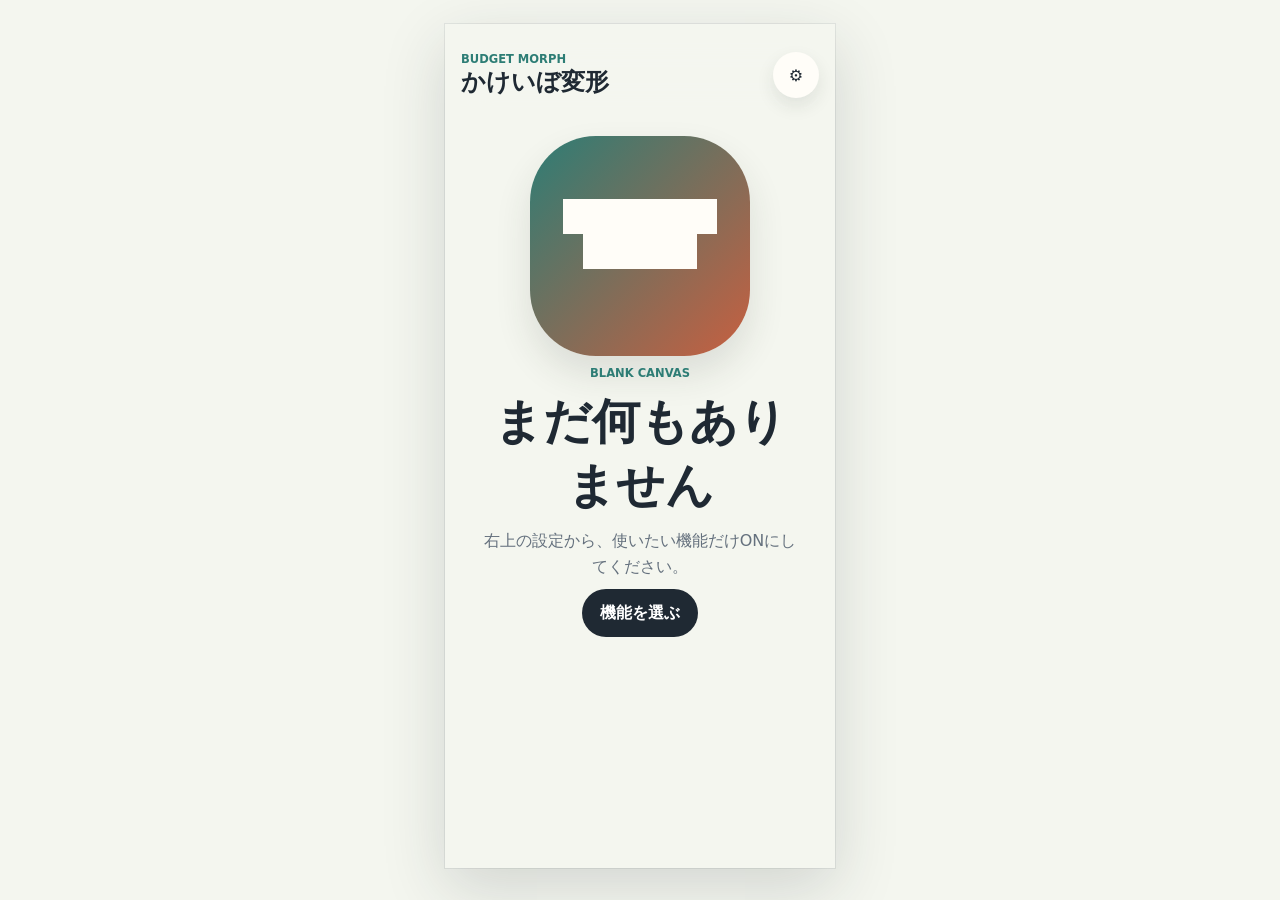
==== 家計簿/index.html @ f7d4f30e "first commit" ====
<!doctype html>
<html lang="ja">
  <head>
    <meta charset="UTF-8" />
    <meta name="viewport" content="width=device-width, initial-scale=1, viewport-fit=cover" />
    <meta name="theme-color" content="#f4f6ef" />
    <title>かけいぼ変形</title>
    <link rel="manifest" href="manifest.webmanifest" />
    <link rel="stylesheet" href="styles.css" />
  </head>
  <body>
    <main class="app" id="appShell" data-theme="green">
      <header class="topbar">
        <div>
          <p class="eyebrow" id="appEyebrow">budget morph</p>
          <h1 id="appTitle">かけいぼ変形</h1>
        </div>
        <div class="header-actions">
          <button class="icon-button" id="settingsButton" aria-label="設定">⚙</button>
        </div>
      </header>

      <section class="empty-state" id="emptyState">
        <div class="empty-art" aria-hidden="true"></div>
        <p class="eyebrow">blank canvas</p>
        <h2>まだ何もありません</h2>
        <p>右上の設定から、使いたい機能だけONにしてください。</p>
        <button class="primary" id="emptySettingsButton" type="button">機能を選ぶ</button>
      </section>

      <div class="feature-stack" id="featureStack">
        <section class="summary movable" data-feature="summary">
          <button class="help-button" data-help="summary" aria-label="予算サマリーの説明">?</button>
          <div>
          <span id="summaryBudgetLabel">今月の予算</span>
            <strong id="budgetTotal">¥0</strong>
          </div>
          <div>
          <span id="summarySpentLabel">使った</span>
            <strong id="budgetSpent">¥0</strong>
          </div>
          <div>
          <span id="summaryLeftLabel">残り</span>
            <strong id="budgetLeft">¥0</strong>
          </div>
        </section>

        <section class="panel movable" data-feature="input">
          <div class="section-head">
            <div class="title-row">
              <h2 data-feature-title="input">すぐ記録</h2>
              <button class="help-button" data-help="input" aria-label="すぐ記録の説明">?</button>
            </div>
            <span class="pill">3タップ目標</span>
          </div>
          <form id="budgetForm" class="form-grid">
            <label>
              <span>予算</span>
              <input id="monthlyBudget" type="number" min="0" step="100" inputmode="numeric" />
            </label>
            <label>
              <span>金額</span>
              <input id="expenseAmount" type="number" min="0" step="10" inputmode="numeric" required />
            </label>
            <label>
              <span>カテゴリ</span>
              <select id="expenseCategory">
                <option>食べもの</option>
                <option>交通</option>
                <option>学校・仕事</option>
                <option>遊び</option>
                <option>その他</option>
              </select>
            </label>
            <label class="wide">
              <span>メモ</span>
              <input id="expenseMemo" maxlength="32" placeholder="例: お昼ごはん" />
            </label>
            <button class="primary wide" type="submit">記録する</button>
          </form>
        </section>

        <section class="panel movable" data-feature="chart">
          <div class="section-head">
            <div class="title-row">
              <h2 data-feature-title="chart">カテゴリ</h2>
              <button class="help-button" data-help="chart" aria-label="カテゴリの説明">?</button>
            </div>
            <button class="text-button" id="resetButton">リセット</button>
          </div>
          <canvas id="chart" width="320" height="220" aria-label="カテゴリ別支出"></canvas>
        </section>

        <section class="panel movable" data-feature="records">
          <div class="section-head">
            <div class="title-row">
              <h2 data-feature-title="records">最近の記録</h2>
              <button class="help-button" data-help="records" aria-label="最近の記録の説明">?</button>
            </div>
            <span class="pill">ローカル保存</span>
          </div>
          <div id="expenseList" class="list"></div>
        </section>

        <section class="panel movable" data-feature="goals">
          <div class="section-head">
            <div class="title-row">
              <h2 data-feature-title="goals">ちいさな目標</h2>
              <button class="help-button" data-help="goals" aria-label="ちいさな目標の説明">?</button>
            </div>
            <span class="pill">ON/OFF可能</span>
          </div>
          <div id="goalList" class="check-list"></div>
        </section>
      </div>
    </main>

    <dialog id="settingsDialog">
      <form method="dialog" class="dialog-card">
        <div class="section-head">
          <div>
            <p class="eyebrow">transform</p>
            <h2>設定</h2>
          </div>
          <button class="icon-button" value="close" aria-label="閉じる">×</button>
        </div>
        <div class="ad-slot">広告スペース: 変形前の短い案内</div>
        <p class="muted">必要な機能だけONにできます。最初は何もない状態から、使う人に合わせて画面を作ります。</p>
        <div id="featureToggles" class="toggle-grid"></div>
        <div class="ai-box">
          <div class="section-head">
            <div>
              <p class="eyebrow">llm morph</p>
              <h2>AI変形</h2>
            </div>
            <span class="pill">JSON安全変形</span>
          </div>
          <label>
            <span>OpenAI APIキー</span>
            <input id="apiKeyInput" type="password" autocomplete="off" placeholder="sk-...（試作。本番はサーバー管理）" />
          </label>
          <label>
            <span>モデル</span>
            <input id="modelInput" value="gpt-4.1-mini" />
          </label>
          <label>
            <span>どう変形したい？</span>
            <textarea id="morphPrompt" rows="4" placeholder="例: 小学生向けに、グラフなしで、残りのお金がすぐ分かる画面にして"></textarea>
          </label>
          <button class="primary" id="aiMorphButton" type="button">AIで変形する</button>
          <p class="status-text" id="aiStatus">APIキーなしでも、おためし変形は動きます。</p>
        </div>
      </form>
    </dialog>

    <dialog id="helpDialog">
      <form method="dialog" class="dialog-card">
        <div class="section-head">
          <div>
            <p class="eyebrow">guide</p>
            <h2 id="helpTitle">説明</h2>
          </div>
          <button class="icon-button" value="close" aria-label="閉じる">×</button>
        </div>
        <img id="helpImage" class="help-image" alt="" />
        <p id="helpText" class="muted"></p>
      </form>
    </dialog>
    <script src="app.js"></script>
  </body>
</html>
---- 家計簿/styles.css ----
:root {
  --bg: #f4f6ef;
  --panel: #fffdf8;
  --ink: #1f2933;
  --muted: #64707d;
  --line: #d7dccd;
  --accent: #2d7d75;
  --accent2: #c85f40;
  --shadow: 0 18px 36px rgba(39, 52, 42, .12);
}
* { box-sizing: border-box; }
body {
  margin: 0;
  min-height: 100vh;
  background: var(--bg);
  color: var(--ink);
  font-family: system-ui, -apple-system, BlinkMacSystemFont, "Segoe UI", sans-serif;
  letter-spacing: 0;
}
button, input, select { font: inherit; }
button { cursor: pointer; }
.app {
  width: 390px;
  min-height: 844px;
  max-height: 844px;
  margin: 0 auto;
  padding: max(18px, env(safe-area-inset-top)) 16px 32px;
  overflow-y: auto;
  background: var(--bg);
  box-shadow: 0 0 0 1px rgba(31, 41, 51, .08), 0 20px 60px rgba(31, 41, 51, .16);
}
.app[data-theme="child"] {
  --bg: #fff7d9;
  --panel: #fffefa;
  --accent: #e27744;
  --accent2: #2d7d75;
}
.app[data-theme="calm"] {
  --bg: #eef5f7;
  --panel: #fbfdff;
  --accent: #3f5f9b;
  --accent2: #2d7d75;
}
.app[data-theme="minimal"] {
  --bg: #f6f6f3;
  --panel: #ffffff;
  --accent: #404a44;
  --accent2: #6b706a;
}
.topbar, .section-head, .summary, .row, .switch, .header-actions, .title-row { display: flex; align-items: center; }
.topbar {
  position: sticky;
  top: 0;
  z-index: 4;
  justify-content: space-between;
  padding: 10px 0;
  background: color-mix(in srgb, var(--bg) 88%, transparent);
  backdrop-filter: blur(14px);
}
h1, h2, p { margin: 0; }
h1 { font-size: 1.5rem; }
h2 { font-size: 1.08rem; }
.eyebrow {
  color: var(--accent);
  font-size: .72rem;
  font-weight: 900;
  text-transform: uppercase;
}
.header-actions { gap: 8px; }
.empty-state {
  display: grid;
  place-items: center;
  gap: 10px;
  min-height: 58vh;
  padding: 28px 16px;
  text-align: center;
}
.empty-state.is-hidden { display: none; }
.empty-state h2 {
  font-size: clamp(1.7rem, 8vw, 3rem);
}
.empty-state p:not(.eyebrow) {
  max-width: 320px;
  color: var(--muted);
  line-height: 1.6;
}
.empty-art {
  width: min(220px, 58vw);
  aspect-ratio: 1;
  border-radius: 30%;
  background:
    linear-gradient(#fffdf8 0 0) 50% 34% / 70% 16% no-repeat,
    linear-gradient(#fffdf8 0 0) 50% 53% / 52% 16% no-repeat,
    linear-gradient(135deg, #2d7d75, #c85f40);
  box-shadow: var(--shadow);
}
.feature-stack {
  display: grid;
  gap: 12px;
  margin-top: 12px;
}
.feature-stack.is-empty {
  display: none;
  margin-top: 0;
}
.summary {
  position: relative;
  justify-content: space-between;
  gap: 10px;
  margin-top: 0;
  padding: 16px;
  border-radius: 8px;
  background: #203430;
  color: #fff;
  box-shadow: var(--shadow);
}
.summary span, .summary strong { display: block; }
.summary span { color: #d7e4df; font-size: .78rem; font-weight: 800; }
.summary strong {
  margin-top: 4px;
  font-size: clamp(1.05rem, 4.6vw, 1.6rem);
  font-variant-numeric: tabular-nums;
  overflow-wrap: anywhere;
}
.panel {
  margin-top: 0;
  padding: 16px;
  border: 1px solid var(--line);
  border-radius: 8px;
  background: var(--panel);
  box-shadow: 0 8px 22px rgba(39, 52, 42, .07);
}
.section-head { justify-content: space-between; gap: 10px; }
.title-row { gap: 8px; }
.icon-button, .text-button, .primary, .mini, .help-button { border: 0; font-weight: 850; }
.icon-button {
  display: grid;
  place-items: center;
  width: 46px;
  aspect-ratio: 1;
  border-radius: 50%;
  background: var(--panel);
  color: var(--ink);
  box-shadow: 0 8px 18px rgba(39, 52, 42, .1);
}
.icon-button.is-on { background: var(--ink); color: #fff; }
.help-button {
  display: grid;
  place-items: center;
  width: 28px;
  aspect-ratio: 1;
  border-radius: 50%;
  background: #e3ead7;
  color: var(--accent);
  font-size: .9rem;
}
.summary .help-button {
  position: absolute;
  top: 10px;
  right: 10px;
  background: rgba(255, 255, 255, .18);
  color: #fff;
}
.text-button, .pill {
  min-height: 34px;
  padding: 0 12px;
  border-radius: 999px;
  background: #e3ead7;
  color: var(--ink);
  font-size: .82rem;
}
.pill { display: inline-grid; place-items: center; font-weight: 850; }
.pill.ad { background: #fff0c8; color: #755519; }
.ad-slot {
  padding: 12px;
  border: 1px dashed #c7aa74;
  border-radius: 8px;
  background: #fff0c8;
  color: #755519;
  font-size: .86rem;
  font-weight: 850;
  text-align: center;
}
.primary {
  min-height: 48px;
  padding: 0 18px;
  border-radius: 999px;
  background: var(--ink);
  color: #fff;
}
.form-grid, .toggle-grid, .check-list, .list {
  display: grid;
  gap: 10px;
  margin-top: 12px;
}
label span {
  display: block;
  margin-bottom: 6px;
  color: var(--muted);
  font-size: .82rem;
  font-weight: 800;
}
input, select, textarea {
  width: 100%;
  border: 1px solid var(--line);
  border-radius: 8px;
  padding: 0 12px;
  background: #fff;
  color: var(--ink);
}
input, select { min-height: 46px; }
textarea {
  min-height: 104px;
  padding-top: 10px;
  resize: vertical;
  line-height: 1.5;
}
.wide { grid-column: 1 / -1; }
canvas { width: 100%; height: auto; }
.row {
  justify-content: space-between;
  gap: 10px;
  min-height: 58px;
  border-top: 1px solid var(--line);
}
.row:first-child { border-top: 0; }
.row small, .muted { color: var(--muted); line-height: 1.55; }
.amount { color: var(--accent2); font-weight: 950; }
.row-actions { display: flex; align-items: center; gap: 8px; }
.switch {
  gap: 8px;
  min-height: 38px;
  padding: 4px 10px;
  border-radius: 999px;
  background: #e3ead7;
  font-weight: 900;
}
.switch input { width: 18px; min-height: 18px; accent-color: var(--accent); }
.mini {
  display: grid;
  place-items: center;
  width: 34px;
  aspect-ratio: 1;
  border-radius: 50%;
  background: #e3ead7;
  color: var(--ink);
}
.movable.is-hidden { display: none; }
dialog {
  width: min(92vw, 460px);
  border: 0;
  border-radius: 12px;
  padding: 0;
  background: transparent;
}
dialog::backdrop {
  background: rgba(31, 41, 51, .36);
  backdrop-filter: blur(4px);
}
.dialog-card {
  display: grid;
  gap: 14px;
  padding: 18px;
  border-radius: 12px;
  background: var(--panel);
  box-shadow: var(--shadow);
}
.ai-box {
  display: grid;
  gap: 12px;
  padding-top: 14px;
  border-top: 1px solid var(--line);
}
.status-text {
  color: var(--muted);
  font-size: .84rem;
  line-height: 1.55;
}
.help-image {
  width: 100%;
  border-radius: 8px;
  border: 1px solid var(--line);
  background: #f8faf4;
}
@media (min-width: 720px) {
  body {
    display: grid;
    place-items: start center;
    padding: 24px;
  }
  .toggle-grid, .check-list { grid-template-columns: repeat(2, 1fr); }
}
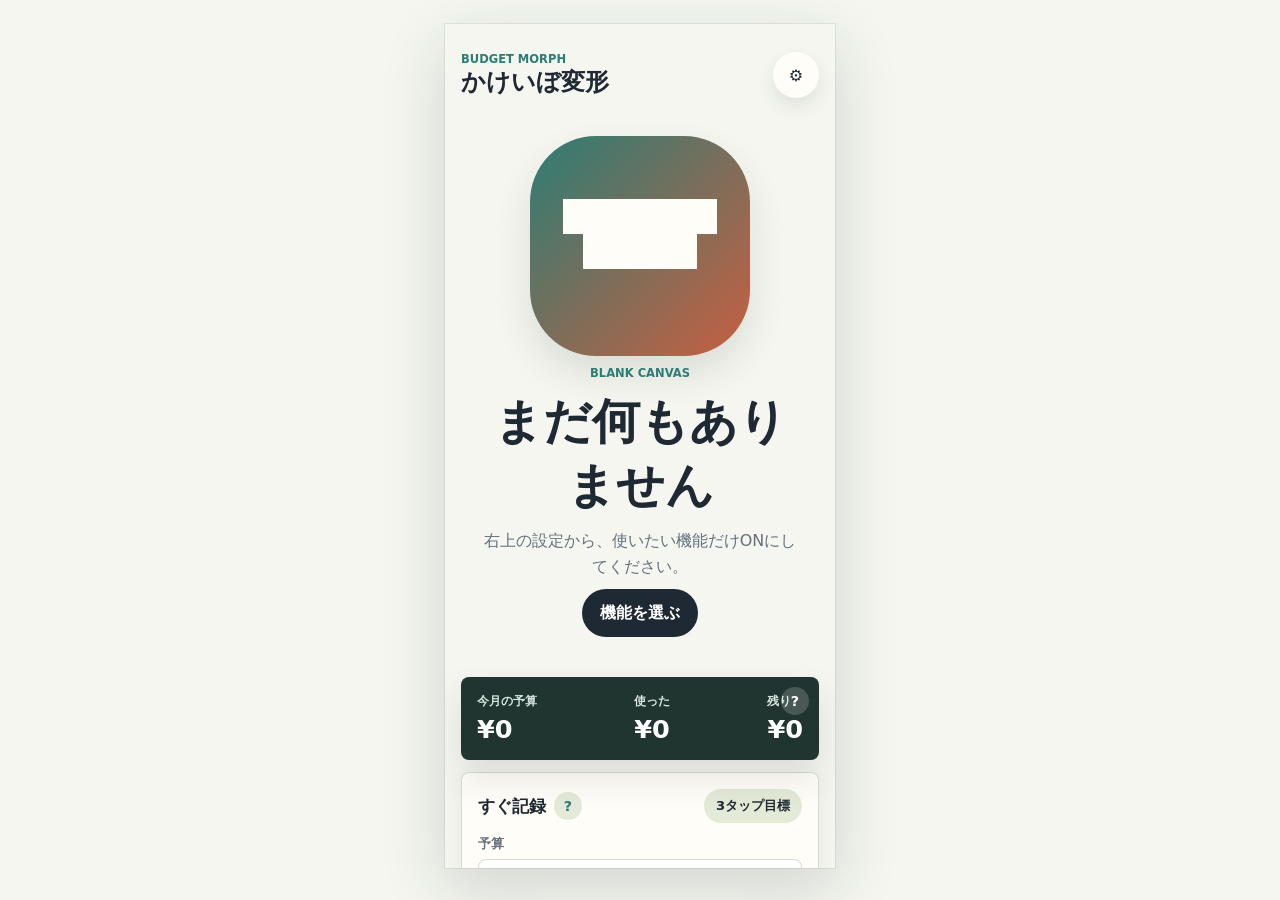
==== commit a7a3717b: "家計簿のAI変形UIを削除" ====
--- a/家計簿/index.html
+++ b/家計簿/index.html
@@ -32,15 +32,15 @@
         <section class="summary movable" data-feature="summary">
           <button class="help-button" data-help="summary" aria-label="予算サマリーの説明">?</button>
           <div>
-          <span id="summaryBudgetLabel">今月の予算</span>
+            <span id="summaryBudgetLabel">今月の予算</span>
             <strong id="budgetTotal">¥0</strong>
           </div>
           <div>
-          <span id="summarySpentLabel">使った</span>
+            <span id="summarySpentLabel">使った</span>
             <strong id="budgetSpent">¥0</strong>
           </div>
           <div>
-          <span id="summaryLeftLabel">残り</span>
+            <span id="summaryLeftLabel">残り</span>
             <strong id="budgetLeft">¥0</strong>
           </div>
         </section>
@@ -119,37 +119,14 @@
       <form method="dialog" class="dialog-card">
         <div class="section-head">
           <div>
-            <p class="eyebrow">transform</p>
-            <h2>設定</h2>
+            <p class="eyebrow">customize</p>
+            <h2>表示する機能</h2>
           </div>
           <button class="icon-button" value="close" aria-label="閉じる">×</button>
         </div>
-        <div class="ad-slot">広告スペース: 変形前の短い案内</div>
-        <p class="muted">必要な機能だけONにできます。最初は何もない状態から、使う人に合わせて画面を作ります。</p>
+        <div class="ad-slot">広告スペース: 設定前の短い案内</div>
+        <p class="muted">必要な機能だけONにできます。設定はこの端末のブラウザに保存されます。</p>
         <div id="featureToggles" class="toggle-grid"></div>
-        <div class="ai-box">
-          <div class="section-head">
-            <div>
-              <p class="eyebrow">llm morph</p>
-              <h2>AI変形</h2>
-            </div>
-            <span class="pill">JSON安全変形</span>
-          </div>
-          <label>
-            <span>OpenAI APIキー</span>
-            <input id="apiKeyInput" type="password" autocomplete="off" placeholder="sk-...（試作。本番はサーバー管理）" />
-          </label>
-          <label>
-            <span>モデル</span>
-            <input id="modelInput" value="gpt-4.1-mini" />
-          </label>
-          <label>
-            <span>どう変形したい？</span>
-            <textarea id="morphPrompt" rows="4" placeholder="例: 小学生向けに、グラフなしで、残りのお金がすぐ分かる画面にして"></textarea>
-          </label>
-          <button class="primary" id="aiMorphButton" type="button">AIで変形する</button>
-          <p class="status-text" id="aiStatus">APIキーなしでも、おためし変形は動きます。</p>
-        </div>
       </form>
     </dialog>
 
@@ -166,6 +143,7 @@
         <p id="helpText" class="muted"></p>
       </form>
     </dialog>
+
     <script src="app.js"></script>
   </body>
 </html>
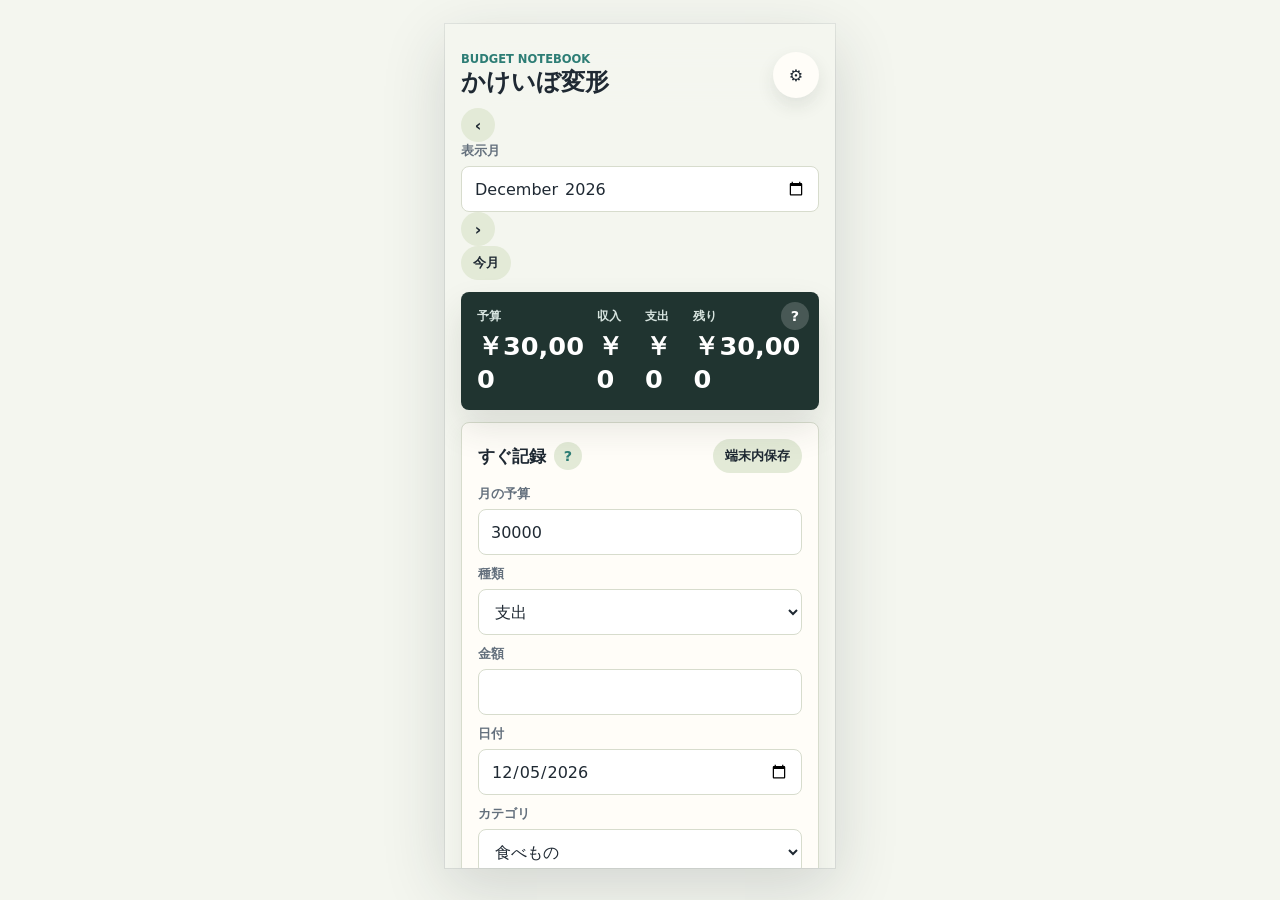
==== commit 951845f8: "feat: expand budget app interface" ====
--- a/家計簿/index.html
+++ b/家計簿/index.html
@@ -4,39 +4,58 @@
     <meta charset="UTF-8" />
     <meta name="viewport" content="width=device-width, initial-scale=1, viewport-fit=cover" />
     <meta name="theme-color" content="#f4f6ef" />
+    <meta name="description" content="端末内に保存して使える、シンプルな家計簿アプリ" />
+    <meta name="apple-mobile-web-app-capable" content="yes" />
+    <meta name="apple-mobile-web-app-status-bar-style" content="default" />
     <title>かけいぼ変形</title>
     <link rel="manifest" href="manifest.webmanifest" />
+    <link rel="icon" href="icon.svg" type="image/svg+xml" />
+    <link rel="apple-touch-icon" href="icon.svg" />
     <link rel="stylesheet" href="styles.css" />
   </head>
   <body>
     <main class="app" id="appShell" data-theme="green">
       <header class="topbar">
         <div>
-          <p class="eyebrow" id="appEyebrow">budget morph</p>
+          <p class="eyebrow" id="appEyebrow">budget notebook</p>
           <h1 id="appTitle">かけいぼ変形</h1>
         </div>
         <div class="header-actions">
-          <button class="icon-button" id="settingsButton" aria-label="設定">⚙</button>
+          <button class="icon-button" id="settingsButton" type="button" aria-label="設定を開く">⚙</button>
         </div>
       </header>
 
-      <section class="empty-state" id="emptyState">
+      <nav class="month-toolbar" aria-label="表示する月">
+        <button class="mini" id="previousMonthButton" type="button" aria-label="前の月">‹</button>
+        <label class="month-picker-label">
+          <span class="sr-only">表示月</span>
+          <input id="monthPicker" type="month" />
+        </label>
+        <button class="mini" id="nextMonthButton" type="button" aria-label="次の月">›</button>
+        <button class="text-button" id="currentMonthButton" type="button">今月</button>
+      </nav>
+
+      <section class="empty-state is-hidden" id="emptyState">
         <div class="empty-art" aria-hidden="true"></div>
-        <p class="eyebrow">blank canvas</p>
-        <h2>まだ何もありません</h2>
-        <p>右上の設定から、使いたい機能だけONにしてください。</p>
+        <p class="eyebrow">customize</p>
+        <h2>表示する機能がありません</h2>
+        <p>右上の設定から、使いたい機能をONにしてください。</p>
         <button class="primary" id="emptySettingsButton" type="button">機能を選ぶ</button>
       </section>
 
       <div class="feature-stack" id="featureStack">
         <section class="summary movable" data-feature="summary">
-          <button class="help-button" data-help="summary" aria-label="予算サマリーの説明">?</button>
-          <div>
-            <span id="summaryBudgetLabel">今月の予算</span>
+          <button class="help-button" data-help="summary" type="button" aria-label="予算サマリーの説明">?</button>
+          <div>
+            <span id="summaryBudgetLabel">予算</span>
             <strong id="budgetTotal">¥0</strong>
           </div>
           <div>
-            <span id="summarySpentLabel">使った</span>
+            <span>収入</span>
+            <strong id="incomeTotal">¥0</strong>
+          </div>
+          <div>
+            <span id="summarySpentLabel">支出</span>
             <strong id="budgetSpent">¥0</strong>
           </div>
           <div>
@@ -49,32 +68,38 @@
           <div class="section-head">
             <div class="title-row">
               <h2 data-feature-title="input">すぐ記録</h2>
-              <button class="help-button" data-help="input" aria-label="すぐ記録の説明">?</button>
-            </div>
-            <span class="pill">3タップ目標</span>
-          </div>
+              <button class="help-button" data-help="input" type="button" aria-label="すぐ記録の説明">?</button>
+            </div>
+            <span class="pill">端末内保存</span>
+          </div>
+
           <form id="budgetForm" class="form-grid">
             <label>
-              <span>予算</span>
+              <span>月の予算</span>
               <input id="monthlyBudget" type="number" min="0" step="100" inputmode="numeric" />
             </label>
             <label>
+              <span>種類</span>
+              <select id="transactionType">
+                <option value="expense">支出</option>
+                <option value="income">収入</option>
+              </select>
+            </label>
+            <label>
               <span>金額</span>
-              <input id="expenseAmount" type="number" min="0" step="10" inputmode="numeric" required />
+              <input id="expenseAmount" type="number" min="1" step="1" inputmode="numeric" required />
+            </label>
+            <label>
+              <span>日付</span>
+              <input id="expenseDate" type="date" required />
             </label>
             <label>
               <span>カテゴリ</span>
-              <select id="expenseCategory">
-                <option>食べもの</option>
-                <option>交通</option>
-                <option>学校・仕事</option>
-                <option>遊び</option>
-                <option>その他</option>
-              </select>
+              <select id="expenseCategory"></select>
             </label>
             <label class="wide">
               <span>メモ</span>
-              <input id="expenseMemo" maxlength="32" placeholder="例: お昼ごはん" />
+              <input id="expenseMemo" maxlength="48" placeholder="例: お昼ごはん" />
             </label>
             <button class="primary wide" type="submit">記録する</button>
           </form>
@@ -83,22 +108,45 @@
         <section class="panel movable" data-feature="chart">
           <div class="section-head">
             <div class="title-row">
-              <h2 data-feature-title="chart">カテゴリ</h2>
-              <button class="help-button" data-help="chart" aria-label="カテゴリの説明">?</button>
-            </div>
-            <button class="text-button" id="resetButton">リセット</button>
-          </div>
-          <canvas id="chart" width="320" height="220" aria-label="カテゴリ別支出"></canvas>
+              <h2 data-feature-title="chart">カテゴリ別支出</h2>
+              <button class="help-button" data-help="chart" type="button" aria-label="カテゴリ別支出の説明">?</button>
+            </div>
+            <span class="pill" id="chartMonthLabel">今月</span>
+          </div>
+          <canvas id="chart" width="360" height="250" aria-label="カテゴリ別支出グラフ"></canvas>
         </section>
 
         <section class="panel movable" data-feature="records">
           <div class="section-head">
             <div class="title-row">
-              <h2 data-feature-title="records">最近の記録</h2>
-              <button class="help-button" data-help="records" aria-label="最近の記録の説明">?</button>
-            </div>
-            <span class="pill">ローカル保存</span>
-          </div>
+              <h2 data-feature-title="records">記録一覧</h2>
+              <button class="help-button" data-help="records" type="button" aria-label="記録一覧の説明">?</button>
+            </div>
+            <button class="text-button danger-text" id="clearMonthButton" type="button">月を消去</button>
+          </div>
+
+          <div class="record-filters">
+            <label>
+              <span class="sr-only">記録を検索</span>
+              <input id="recordSearch" type="search" placeholder="メモ・カテゴリを検索" />
+            </label>
+            <label>
+              <span class="sr-only">種類で絞り込み</span>
+              <select id="recordTypeFilter">
+                <option value="all">収入・支出すべて</option>
+                <option value="expense">支出だけ</option>
+                <option value="income">収入だけ</option>
+              </select>
+            </label>
+            <label>
+              <span class="sr-only">カテゴリで絞り込み</span>
+              <select id="recordCategoryFilter">
+                <option value="all">すべてのカテゴリ</option>
+              </select>
+            </label>
+          </div>
+
+          <p class="result-count" id="recordCount">0件</p>
           <div id="expenseList" class="list"></div>
         </section>
 
@@ -106,9 +154,9 @@
           <div class="section-head">
             <div class="title-row">
               <h2 data-feature-title="goals">ちいさな目標</h2>
-              <button class="help-button" data-help="goals" aria-label="ちいさな目標の説明">?</button>
-            </div>
-            <span class="pill">ON/OFF可能</span>
+              <button class="help-button" data-help="goals" type="button" aria-label="ちいさな目標の説明">?</button>
+            </div>
+            <span class="pill">習慣</span>
           </div>
           <div id="goalList" class="check-list"></div>
         </section>
@@ -120,13 +168,81 @@
         <div class="section-head">
           <div>
             <p class="eyebrow">customize</p>
-            <h2>表示する機能</h2>
+            <h2>設定</h2>
           </div>
           <button class="icon-button" value="close" aria-label="閉じる">×</button>
         </div>
-        <div class="ad-slot">広告スペース: 設定前の短い案内</div>
-        <p class="muted">必要な機能だけONにできます。設定はこの端末のブラウザに保存されます。</p>
-        <div id="featureToggles" class="toggle-grid"></div>
+
+        <section class="settings-section">
+          <h3>見た目</h3>
+          <label>
+            <span>テーマ</span>
+            <select id="themeSelect">
+              <option value="green">グリーン</option>
+              <option value="child">あたたかい</option>
+              <option value="calm">落ち着いた青</option>
+              <option value="minimal">シンプル</option>
+            </select>
+          </label>
+        </section>
+
+        <section class="settings-section">
+          <div class="section-head">
+            <h3>表示する機能・順番</h3>
+            <span class="pill">↑↓で移動</span>
+          </div>
+          <p class="muted">必要な機能だけONにできます。順番も変更できます。</p>
+          <div id="featureToggles" class="feature-controls"></div>
+        </section>
+
+        <section class="settings-section">
+          <h3>データ管理</h3>
+          <p class="muted">データはこの端末のブラウザに保存されます。機種変更やブラウザのデータ消去に備えてバックアップしてください。</p>
+          <div class="data-actions">
+            <button class="secondary" id="exportCsvButton" type="button">CSVを書き出す</button>
+            <button class="secondary" id="exportBackupButton" type="button">バックアップ保存</button>
+            <button class="secondary" id="importBackupButton" type="button">バックアップ復元</button>
+            <button class="danger" id="clearAllButton" type="button">全データを削除</button>
+          </div>
+          <input id="backupFileInput" class="sr-only" type="file" accept="application/json,.json" />
+        </section>
+      </form>
+    </dialog>
+
+    <dialog id="editDialog">
+      <form id="editForm" class="dialog-card">
+        <div class="section-head">
+          <div>
+            <p class="eyebrow">edit</p>
+            <h2>記録を編集</h2>
+          </div>
+          <button class="icon-button" id="closeEditButton" type="button" aria-label="閉じる">×</button>
+        </div>
+        <input id="editTransactionId" type="hidden" />
+        <label>
+          <span>種類</span>
+          <select id="editTransactionType">
+            <option value="expense">支出</option>
+            <option value="income">収入</option>
+          </select>
+        </label>
+        <label>
+          <span>金額</span>
+          <input id="editAmount" type="number" min="1" step="1" inputmode="numeric" required />
+        </label>
+        <label>
+          <span>日付</span>
+          <input id="editDate" type="date" required />
+        </label>
+        <label>
+          <span>カテゴリ</span>
+          <select id="editCategory"></select>
+        </label>
+        <label>
+          <span>メモ</span>
+          <input id="editMemo" maxlength="48" />
+        </label>
+        <button class="primary" type="submit">変更を保存</button>
       </form>
     </dialog>
 
@@ -144,6 +260,8 @@
       </form>
     </dialog>
 
+    <div class="toast" id="toast" role="status" aria-live="polite"></div>
+
     <script src="app.js"></script>
   </body>
 </html>
